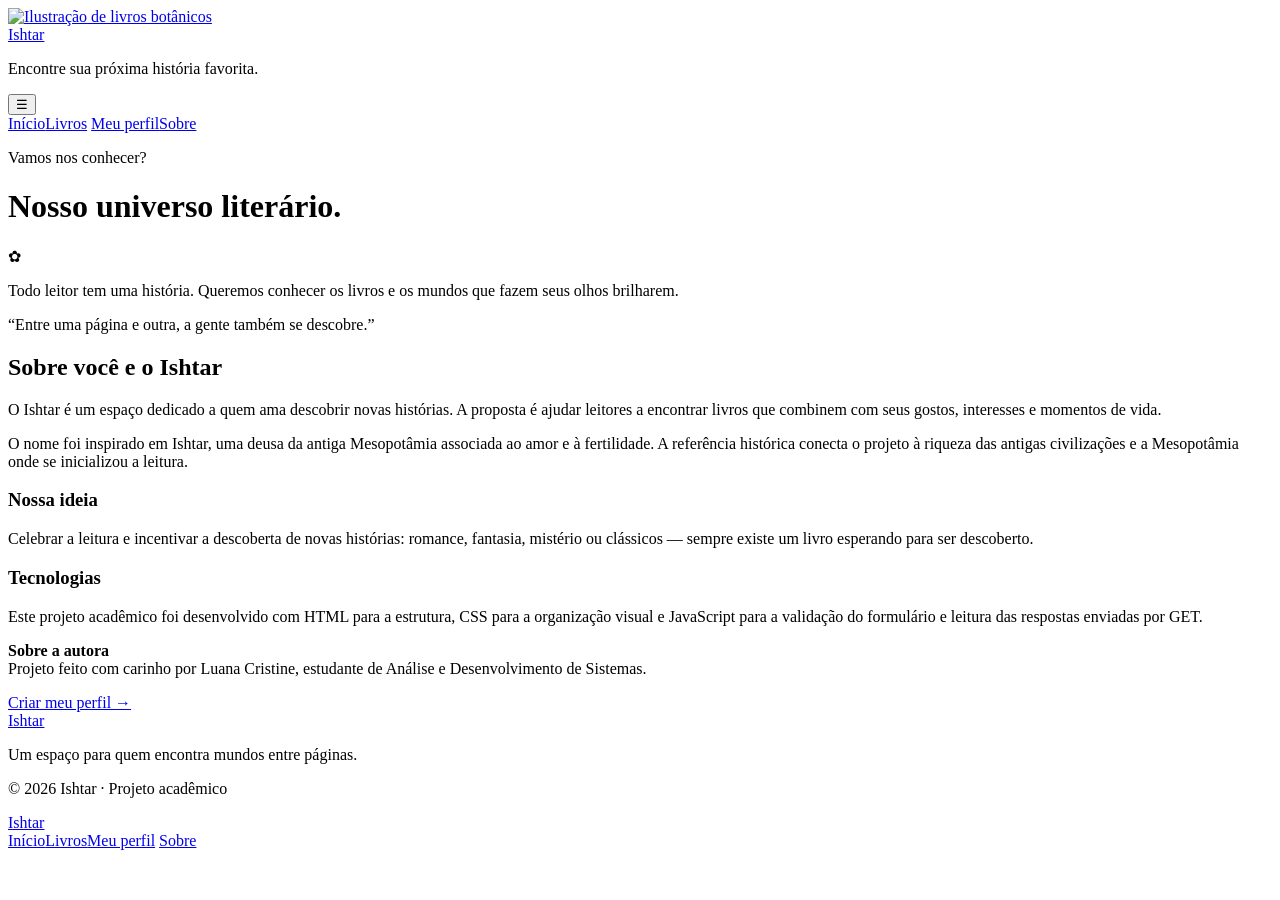
==== about.html @ a5671358 "Add files via upload" ====
<!DOCTYPE html>
<html lang="pt-BR">
<head>
  <meta charset="UTF-8">
  <meta name="viewport" content="width=device-width, initial-scale=1.0">
  <title>Sobre | Ishtar</title>
  <link rel="preconnect" href="https://fonts.googleapis.com">
  <link href="https://fonts.googleapis.com/css2?family=DM+Sans:wght@400;500;600;700&family=Playfair+Display:wght@500;600;700&family=Patrick+Hand:wght@400;700&display=swap" rel="stylesheet">
  <link rel="stylesheet" href="css/style.css">
  <script src="js/script.js" defer></script>
</head>
<body>
  <header class="site-header">
    <a class="brand-mark" href="index.html" aria-label="Ishtar, página inicial"><img src="imagens/logo.jpg"
       alt="Ilustração de livros botânicos"></a>
    <div class="brand-copy"><a class="brand-name" href="index.html">Ishtar</a><p>Encontre sua próxima história favorita.</p></div>
    <button class="menu-toggle" aria-label="Abrir menu" aria-expanded="false">☰</button>
    <nav class="main-nav" aria-label="Menu principal"><a href="index.html">Início</a><a href="index.html#livros">Livros</a>
       <a href="form.html">Meu perfil</a><a href="about.html" aria-current="page">Sobre</a></nav>
  </header>
  <main class="about-page section-wrap">
    <div class="about-heading"><p class="eyebrow">Vamos nos conhecer?</p><h1>Nosso universo literário.</h1></div>
    <div class="about-grid">
      <section class="about-note">
        <span class="small-flower" aria-hidden="true">✿</span>
        <p>Todo leitor tem uma história. Queremos conhecer os livros e os mundos que fazem seus olhos brilharem.</p>
        <p class="about-quote">“Entre uma página e outra, a gente também se descobre.”</p>
      </section>
      <section class="about-details">
        <h2>Sobre você e o Ishtar</h2>
        <p>O Ishtar é um espaço dedicado a quem ama descobrir novas histórias. A proposta é ajudar leitores a encontrar livros que 
          combinem com seus gostos, interesses e momentos de vida.</p>
        <p>O nome foi inspirado em Ishtar, uma deusa da antiga Mesopotâmia associada ao amor e à fertilidade. A referência histórica
           conecta o projeto à riqueza das antigas civilizações e a Mesopotâmia onde se inicializou a leitura.</p>
        <h3>Nossa ideia</h3>
        <p>Celebrar a leitura e incentivar a descoberta de novas histórias: romance, fantasia, mistério ou clássicos — sempre existe
           um livro esperando para ser descoberto.</p>
        <h3>Tecnologias</h3>
        <p>Este projeto acadêmico foi desenvolvido com HTML para a estrutura, CSS para a organização visual e JavaScript para a 
          validação do formulário e leitura das respostas enviadas por GET.</p>
        <p class="author-credit"><strong>Sobre a autora</strong><br>Projeto feito com carinho por <span>Luana Cristine</span>, estudante 
          de Análise e Desenvolvimento de Sistemas.</p>
        <a class="button button-primary" href="form.html">Criar meu perfil <span aria-hidden="true">→</span></a>
      </section>
    </div>
  </main>
  <footer class="site-footer compact-footer"><a class="footer-title" href="index.html">Ishtar</a><p>Um espaço para quem encontra
     mundos entre páginas.</p><p class="copyright">© 2026 Ishtar · Projeto acadêmico</p><div class="footer-bottom">
      <a class="footer-logo" href="index.html"><img src="imagens/logo.jpg" alt=""><span>Ishtar</span></a><nav aria-label=
      "Menu do rodapé"><a href="index.html">Início</a><a href="index.html#livros">Livros</a><a href="form.html">Meu perfil</a>
      <a href="about.html">Sobre</a></nav></div></footer>
</body>
</html>
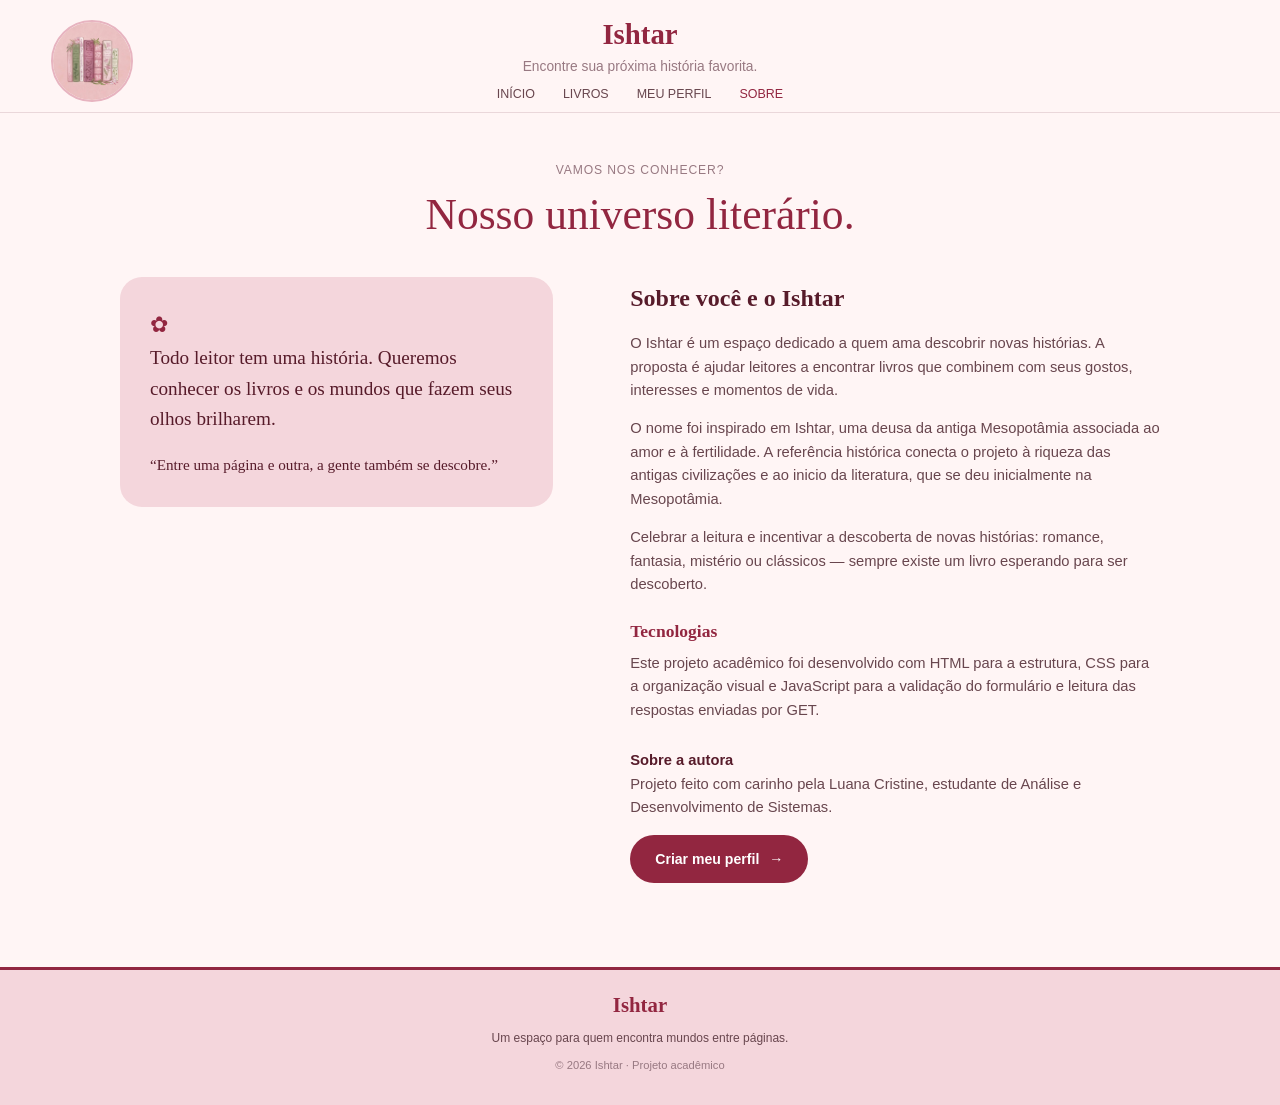
==== commit cd63be52: "Add files via upload" ====
--- a/about.html
+++ b/about.html
@@ -6,17 +6,15 @@
   <title>Sobre | Ishtar</title>
   <link rel="preconnect" href="https://fonts.googleapis.com">
   <link href="https://fonts.googleapis.com/css2?family=DM+Sans:wght@400;500;600;700&family=Playfair+Display:wght@500;600;700&family=Patrick+Hand:wght@400;700&display=swap" rel="stylesheet">
-  <link rel="stylesheet" href="css/style.css">
-  <script src="js/script.js" defer></script>
+  <link rel="stylesheet" href="style.css">
+  <script src="script.js" defer></script>
 </head>
 <body>
   <header class="site-header">
-    <a class="brand-mark" href="index.html" aria-label="Ishtar, página inicial"><img src="imagens/logo.jpg"
-       alt="Ilustração de livros botânicos"></a>
+    <a class="brand-mark" href="index.html" aria-label="Ishtar, página inicial"><img src="logo.jpg" alt="Ilustração de livros botânicos"></a>
     <div class="brand-copy"><a class="brand-name" href="index.html">Ishtar</a><p>Encontre sua próxima história favorita.</p></div>
     <button class="menu-toggle" aria-label="Abrir menu" aria-expanded="false">☰</button>
-    <nav class="main-nav" aria-label="Menu principal"><a href="index.html">Início</a><a href="index.html#livros">Livros</a>
-       <a href="form.html">Meu perfil</a><a href="about.html" aria-current="page">Sobre</a></nav>
+    <nav class="main-nav" aria-label="Menu principal"><a href="index.html">Início</a><a href="index.html#livros">Livros</a><a href="form.html">Meu perfil</a><a href="about.html" aria-current="page">Sobre</a></nav>
   </header>
   <main class="about-page section-wrap">
     <div class="about-heading"><p class="eyebrow">Vamos nos conhecer?</p><h1>Nosso universo literário.</h1></div>
@@ -28,26 +26,14 @@
       </section>
       <section class="about-details">
         <h2>Sobre você e o Ishtar</h2>
-        <p>O Ishtar é um espaço dedicado a quem ama descobrir novas histórias. A proposta é ajudar leitores a encontrar livros que 
-          combinem com seus gostos, interesses e momentos de vida.</p>
-        <p>O nome foi inspirado em Ishtar, uma deusa da antiga Mesopotâmia associada ao amor e à fertilidade. A referência histórica
-           conecta o projeto à riqueza das antigas civilizações e a Mesopotâmia onde se inicializou a leitura.</p>
-        <h3>Nossa ideia</h3>
-        <p>Celebrar a leitura e incentivar a descoberta de novas histórias: romance, fantasia, mistério ou clássicos — sempre existe
-           um livro esperando para ser descoberto.</p>
+        <p>O Ishtar é um espaço dedicado a quem ama descobrir novas histórias. A proposta é ajudar leitores a encontrar livros que combinem com seus gostos, interesses e momentos de vida.</p>
+        <p>O nome foi inspirado em Ishtar, uma deusa da antiga Mesopotâmia associada ao amor e à fertilidade. A referência histórica conecta o projeto à riqueza das antigas civilizações e ao inicio da literatura, que se deu inicialmente na Mesopotâmia.</p>
+        <p>Celebrar a leitura e incentivar a descoberta de novas histórias: romance, fantasia, mistério ou clássicos — sempre existe um livro esperando para ser descoberto.</p>
         <h3>Tecnologias</h3>
-        <p>Este projeto acadêmico foi desenvolvido com HTML para a estrutura, CSS para a organização visual e JavaScript para a 
-          validação do formulário e leitura das respostas enviadas por GET.</p>
-        <p class="author-credit"><strong>Sobre a autora</strong><br>Projeto feito com carinho por <span>Luana Cristine</span>, estudante 
-          de Análise e Desenvolvimento de Sistemas.</p>
+        <p>Este projeto acadêmico foi desenvolvido com HTML para a estrutura, CSS para a organização visual e JavaScript para a validação do formulário e leitura das respostas enviadas por GET.</p>
+        <p class="author-credit"><strong>Sobre a autora</strong><br>Projeto feito com carinho pela <span>Luana Cristine</span>, estudante de Análise e Desenvolvimento de Sistemas.</p>
         <a class="button button-primary" href="form.html">Criar meu perfil <span aria-hidden="true">→</span></a>
       </section>
     </div>
   </main>
-  <footer class="site-footer compact-footer"><a class="footer-title" href="index.html">Ishtar</a><p>Um espaço para quem encontra
-     mundos entre páginas.</p><p class="copyright">© 2026 Ishtar · Projeto acadêmico</p><div class="footer-bottom">
-      <a class="footer-logo" href="index.html"><img src="imagens/logo.jpg" alt=""><span>Ishtar</span></a><nav aria-label=
-      "Menu do rodapé"><a href="index.html">Início</a><a href="index.html#livros">Livros</a><a href="form.html">Meu perfil</a>
-      <a href="about.html">Sobre</a></nav></div></footer>
-</body>
-</html>
+  <footer class="site-footer compact-footer"><a class="footer-title" href="index.html">Ishtar</a><p>Um espaço para quem encontra mundos entre páginas.</p><p class="copyright">© 2026 Ishtar · Projeto acadêmico</p><div class="footer-bottom">
--- a/style.css
+++ b/style.css
@@ -0,0 +1,199 @@
+@charset "UTF-8";
+
+:root {
+  --rosa-fundo: #fff5f5;
+  --rosa-claro: #f4d6dc;
+  --rosa-medio: #d98fa1;
+  --rosa-escuro: #c8798d;
+  --bordo: #922640;
+  --vinho: #571b2a;
+  --marrom: #68464e;
+  --texto-suave: #987982;
+  --branco: #ffffff;
+  --borda: #ead7da;
+  --sombra: 0 12px 30px #571b2a14;
+}
+
+* { box-sizing: border-box; }
+html { scroll-behavior: smooth; }
+body {
+  margin: 0;
+  background: var(--rosa-fundo);
+  color: var(--marrom);
+  font-family: "DM Sans", Arial, sans-serif;
+  font-size: 15px;
+  line-height: 1.6;
+}
+img { display: block; max-width: 100%; }
+a { color: inherit; text-decoration: none; }
+button, input, select { font: inherit; }
+button, a { -webkit-tap-highlight-color: transparent; }
+h1, h2, h3, p { margin-top: 0; }
+h1, h2, h3 { color: var(--vinho); }
+h1, h2 { font-family: "Patrick Hand", "Playfair Display", Georgia, serif; line-height: 1.12; }
+h1 { font-size: clamp(2rem, 3.4vw, 3.2rem); }
+h2 { font-size: clamp(1.7rem, 2.8vw, 2.4rem); }
+h3 { font-family: "Playfair Display", Georgia, serif; }
+:focus-visible { outline: 3px solid var(--rosa-escuro); outline-offset: 3px; }
+
+.site-header {
+  min-height: 112px;
+  padding: 10px clamp(18px, 4vw, 58px) 0;
+  display: grid;
+  grid-template-columns: 100px 1fr 100px;
+  grid-template-rows: 68px 34px;
+  align-items: center;
+  border-bottom: 1px solid var(--borda);
+  position: relative;
+  background: rgba(255, 245, 245, .96);
+  z-index: 5;
+}
+.brand-mark { grid-column: 1; grid-row: 1 / 3; width: 82px; height: 82px; border-radius: 50%; overflow: hidden; border: 2px solid #e7b4c0; background: var(--rosa-claro); }
+.brand-mark img { width: 100%; height: 100%; object-fit: cover; }
+.brand-copy { grid-column: 2; grid-row: 1; text-align: center; align-self: end; }
+.brand-name { font-family: "Playfair Display", Georgia, serif; font-weight: 700; font-size: 1.8rem; color: var(--bordo); line-height: 1.1; }
+.brand-copy p { margin: 5px 0 0; color: var(--texto-suave); font-size: .86rem; }
+.main-nav { grid-column: 2; grid-row: 2; display: flex; justify-content: center; align-items: center; gap: 28px; font-size: .78rem; text-transform: uppercase; }
+.main-nav a, .footer-bottom nav a { transition: color .2s ease; }
+.main-nav a:hover, .main-nav a[aria-current="page"], .footer-bottom nav a:hover { color: var(--bordo); }
+.menu-toggle { display: none; }
+
+.hero { display: grid; grid-template-columns: 1.2fr .8fr; min-height: 420px; }
+.hero-copy { padding: 42px clamp(28px, 7vw, 110px); display: flex; flex-direction: column; align-items: flex-start; justify-content: center; }
+.eyebrow { margin: 0 0 10px; color: var(--texto-suave); font-size: .76rem; letter-spacing: .07em; text-transform: uppercase; }
+.hero h1 { max-width: 650px; margin-bottom: 4px; font-size: clamp(2rem, 3vw, 3rem); }
+.quote-author { width: 100%; text-align: right; color: var(--bordo); font-weight: 600; margin-bottom: 22px; }
+.hero-description { max-width: 490px; font-size: .9rem; color: var(--marrom); margin-bottom: 24px; }
+.hero-image { min-height: 420px; overflow: hidden; }
+.hero-image img { width: 100%; height: 100%; object-fit: cover; object-position: center; }
+.button { display: inline-flex; justify-content: center; align-items: center; gap: 10px; border: 0; border-radius: 999px; padding: 13px 25px; cursor: pointer; font-size: .88rem; font-weight: 600; text-align: center; transition: transform .2s ease, background .2s ease, box-shadow .2s ease; }
+.button:hover { transform: translateY(-2px); box-shadow: 0 7px 16px rgba(87, 27, 42, .14); }
+.button-primary { color: var(--branco); background: var(--bordo); }
+.button-primary:hover { background: var(--vinho); }
+.button-soft { color: var(--vinho); background: var(--rosa-claro); }
+.button-soft:hover { background: #edc1cb; }
+.button-pale { color: var(--vinho); background: var(--rosa-medio); min-width: 180px; }
+.button-pale:hover { background: #e5a4b3; }
+.quote-band { background: var(--rosa-medio); color: var(--vinho); text-align: center; padding: 17px 20px; }
+.quote-band p { margin: 0; font-family: "Playfair Display", Georgia, serif; font-size: clamp(1.1rem, 2vw, 1.5rem); font-weight: 700; font-style: italic; }
+
+.section-wrap { width: min(1180px, calc(100% - 64px)); margin-inline: auto; }
+.books-section { padding-top: 58px; padding-bottom: 48px; }
+.books-section h2 { margin-bottom: 25px; }
+.book-grid { display: grid; grid-template-columns: repeat(4, minmax(0, 1fr)); gap: clamp(14px, 2vw, 28px); }
+.book-card { min-width: 0; text-align: center; }
+.book-cover { height: 270px; padding: 12px; border-radius: 22px; background: var(--rosa-medio); overflow: hidden; }
+.book-cover img { width: 100%; height: 100%; object-fit: contain; border-radius: 4px; box-shadow: 0 5px 12px rgba(50, 20, 25, .18); }
+.book-card .button { width: 88%; margin-top: -2px; position: relative; padding: 9px 12px; font-size: .8rem; }
+.synopsis-panel { position: relative; margin: 30px auto 0; max-width: 760px; padding: 28px; border-radius: 18px; background: var(--rosa-claro); }
+.synopsis-panel h3 { margin-bottom: 10px; }
+.synopsis-panel p:last-child { margin-bottom: 0; }
+.close-panel { position: absolute; top: 10px; right: 14px; border: 0; background: transparent; color: var(--vinho); font-size: 1.6rem; cursor: pointer; }
+.profile-cta { margin-top: 20px; margin-bottom: 90px; background: var(--bordo); color: var(--branco); border-radius: 24px; padding: 30px clamp(24px, 4vw, 52px); display: flex; align-items: center; justify-content: space-between; gap: 24px; }
+.profile-cta h2 { color: var(--branco); margin-bottom: 5px; }
+.profile-cta p { margin-bottom: 0; color: #f8dfe5; }
+.profile-cta .eyebrow { color: #e9b8c5; }
+.site-footer { background: var(--rosa-claro); border-top: 3px solid var(--bordo); padding: 18px clamp(18px, 4vw, 55px) 12px; text-align: center; }
+.footer-title { font-family: "Playfair Display", Georgia, serif; font-weight: 700; font-size: 1.3rem; color: var(--bordo); }
+.site-footer > p { font-size: .75rem; margin: 8px 0; }
+.site-footer .copyright { color: var(--texto-suave); font-size: .7rem; }
+.footer-bottom { margin-top: 18px; display: flex; justify-content: space-between; align-items: center; gap: 20px; text-align: left; }
+.footer-logo { display: flex; align-items: center; gap: 12px; color: var(--vinho); font-family: "Playfair Display", Georgia, serif; font-size: 1.8rem; font-weight: 700; }
+.footer-logo img { width: 72px; height: 72px; border-radius: 50%; object-fit: cover; border: 1px solid #e6b3c0; }
+.footer-bottom nav { display: flex; flex-wrap: wrap; gap: 22px; font-size: .78rem; }
+.compact-footer { margin-top: 64px; }
+
+.inner-page { padding-top: 52px; padding-bottom: 25px; }
+.page-heading { max-width: 760px; text-align: center; margin: 0 auto 30px; }
+.page-heading h1 { margin-bottom: 12px; }
+.page-heading > p:last-child { color: var(--texto-suave); }
+.reader-form { max-width: 850px; margin: 0 auto; padding: clamp(22px, 4vw, 42px); background: var(--branco); border-radius: 22px; box-shadow: var(--sombra); border: 1px solid var(--borda); }
+.form-intro { text-align: center; margin-bottom: 28px; }
+.small-flower { display: inline-block; color: var(--bordo); font-size: 1.4rem; }
+.form-intro h2 { margin: 4px 0; }
+.form-intro p { color: var(--texto-suave); margin-bottom: 0; }
+.form-grid { display: grid; grid-template-columns: repeat(2, minmax(0, 1fr)); gap: 20px; }
+.form-field { display: flex; flex-direction: column; gap: 7px; }
+.form-field label, .checkbox-field legend { color: var(--vinho); font-size: .9rem; font-weight: 700; }
+.form-field label span { color: var(--bordo); }
+.form-field input, .form-field select { width: 100%; min-height: 46px; border: 1px solid var(--borda); border-radius: 10px; padding: 10px 12px; background: #fffafa; color: var(--marrom); }
+.form-field input:focus, .form-field select:focus { outline: 2px solid var(--rosa-medio); border-color: var(--rosa-medio); }
+.form-field input::placeholder { color: #b49ba1; }
+.checkbox-field { border: 0; margin: 24px 0 8px; padding: 0; }
+.checkbox-field legend { margin-bottom: 12px; }
+.checkbox-label { display: inline-flex; align-items: center; gap: 8px; margin: 0 18px 8px 0; font-size: .88rem; }
+.checkbox-label input { accent-color: var(--bordo); }
+.required-note { color: var(--texto-suave); font-size: .76rem; }
+.form-submit { margin-top: 8px; min-width: 220px; }
+.about-page { padding-top: 48px; }
+.about-heading { text-align: center; margin-bottom: 38px; }
+.about-heading h1 { margin-bottom: 0; font-family: "Playfair Display", Georgia, serif; font-weight: 500; color: var(--bordo); }
+.about-grid { display: grid; grid-template-columns: .9fr 1.1fr; gap: clamp(26px, 6vw, 85px); align-items: start; max-width: 1040px; margin: 0 auto; }
+.about-note { background: var(--rosa-claro); padding: 30px; border-radius: 22px; color: var(--vinho); font-family: "Playfair Display", Georgia, serif; font-size: 1.2rem; }
+.about-note > p { margin-bottom: 18px; }
+.about-note .about-quote { font-size: .95rem; margin-bottom: 0; }
+.about-details { padding: 8px 0 20px; }
+.about-details h2 { font-family: "Playfair Display", Georgia, serif; font-size: 1.5rem; }
+.about-details h3 { margin: 20px 0 7px; color: var(--bordo); }
+.about-details p { font-size: .92rem; }
+.author-credit { padding-top: 12px; }
+.author-credit strong { color: var(--vinho); }
+.result-page { max-width: 980px; }
+.profile-result { max-width: 760px; margin: 0 auto; padding: clamp(24px, 4vw, 44px); background: var(--rosa-claro); border-radius: 22px; }
+.profile-result > .small-flower, .profile-result > h2, .result-intro { display: block; text-align: center; }
+.profile-result h2 { margin: 4px 0 10px; }
+.result-intro { color: var(--marrom); }
+.result-list { margin: 25px 0; display: grid; grid-template-columns: repeat(2, minmax(0, 1fr)); gap: 12px; }
+.result-list div { padding: 14px; border-radius: 12px; background: rgba(255,255,255,.7); }
+.result-list dt { color: var(--texto-suave); font-size: .78rem; margin-bottom: 4px; }
+.result-list dd { margin: 0; color: var(--vinho); font-weight: 700; overflow-wrap: anywhere; }
+.result-email { font-size: .88rem; }
+.result-email span { font-weight: 600; }
+.result-actions { display: flex; align-items: center; gap: 22px; flex-wrap: wrap; }
+.text-link { color: var(--bordo); text-decoration: underline; text-underline-offset: 4px; }
+.privacy-note { text-align: center; color: var(--texto-suave); font-size: .75rem; margin-top: 18px; }
+.synopsis-dialog { width: min(500px, calc(100% - 32px)); border: 1px solid var(--borda); border-radius: 20px; padding: 34px; background: var(--rosa-fundo); color: var(--marrom); box-shadow: var(--sombra); }
+.synopsis-dialog::backdrop { background: rgba(50, 15, 27, .55); }
+.synopsis-dialog h2 { margin-bottom: 10px; }
+.synopsis-dialog p:last-child { margin-bottom: 0; }
+.close-dialog { position: absolute; top: 10px; right: 15px; border: 0; background: transparent; color: var(--vinho); font-size: 1.7rem; cursor: pointer; }
+
+@media (max-width: 800px) {
+  .site-header { grid-template-columns: 64px 1fr 44px; grid-template-rows: 65px auto; padding: 8px 18px; }
+  .brand-mark { width: 58px; height: 58px; }
+  .brand-name { font-size: 1.5rem; }
+  .brand-copy p { font-size: .72rem; }
+  .menu-toggle { display: block; grid-column: 3; grid-row: 1; justify-self: end; border: 1px solid var(--borda); border-radius: 8px; color: var(--bordo); background: var(--branco); padding: 6px 10px; cursor: pointer; }
+  .main-nav { display: none; grid-column: 1 / 4; grid-row: 2; flex-direction: column; gap: 0; align-items: stretch; padding: 8px 0 4px; }
+  .main-nav.is-open { display: flex; }
+  .main-nav a { padding: 10px; text-align: center; }
+  .hero { grid-template-columns: 1fr; }
+  .hero-copy { padding: 45px 28px; }
+  .hero-image { min-height: 300px; max-height: 390px; }
+  .book-grid { grid-template-columns: repeat(2, minmax(0, 1fr)); gap: 24px 16px; }
+  .book-cover { height: clamp(210px, 42vw, 300px); }
+  .profile-cta { align-items: flex-start; flex-direction: column; margin-bottom: 55px; }
+  .footer-bottom { flex-direction: column; text-align: center; }
+  .footer-bottom nav { justify-content: center; }
+  .about-grid { grid-template-columns: 1fr; }
+  .about-note { max-width: none; }
+}
+@media (max-width: 480px) {
+  body { font-size: 14px; }
+  .section-wrap { width: calc(100% - 32px); }
+  .brand-copy p { max-width: 190px; }
+  .hero-copy { padding: 36px 22px; }
+  .hero h1 { font-size: 2rem; }
+  .hero-image { min-height: 260px; }
+  .books-section { padding-top: 38px; }
+  .book-grid { gap: 20px 12px; }
+  .book-cover { height: 215px; padding: 8px; border-radius: 16px; }
+  .book-card .button { width: 94%; font-size: .73rem; padding: 9px 6px; }
+  .profile-cta { border-radius: 18px; padding: 24px 20px; }
+  .form-grid, .result-list { grid-template-columns: 1fr; }
+  .reader-form { padding: 22px 17px; }
+  .checkbox-label { display: flex; }
+  .result-actions { flex-direction: column; align-items: stretch; }
+  .footer-logo { font-size: 1.5rem; }
+  .footer-bottom nav { gap: 14px; }
+}
